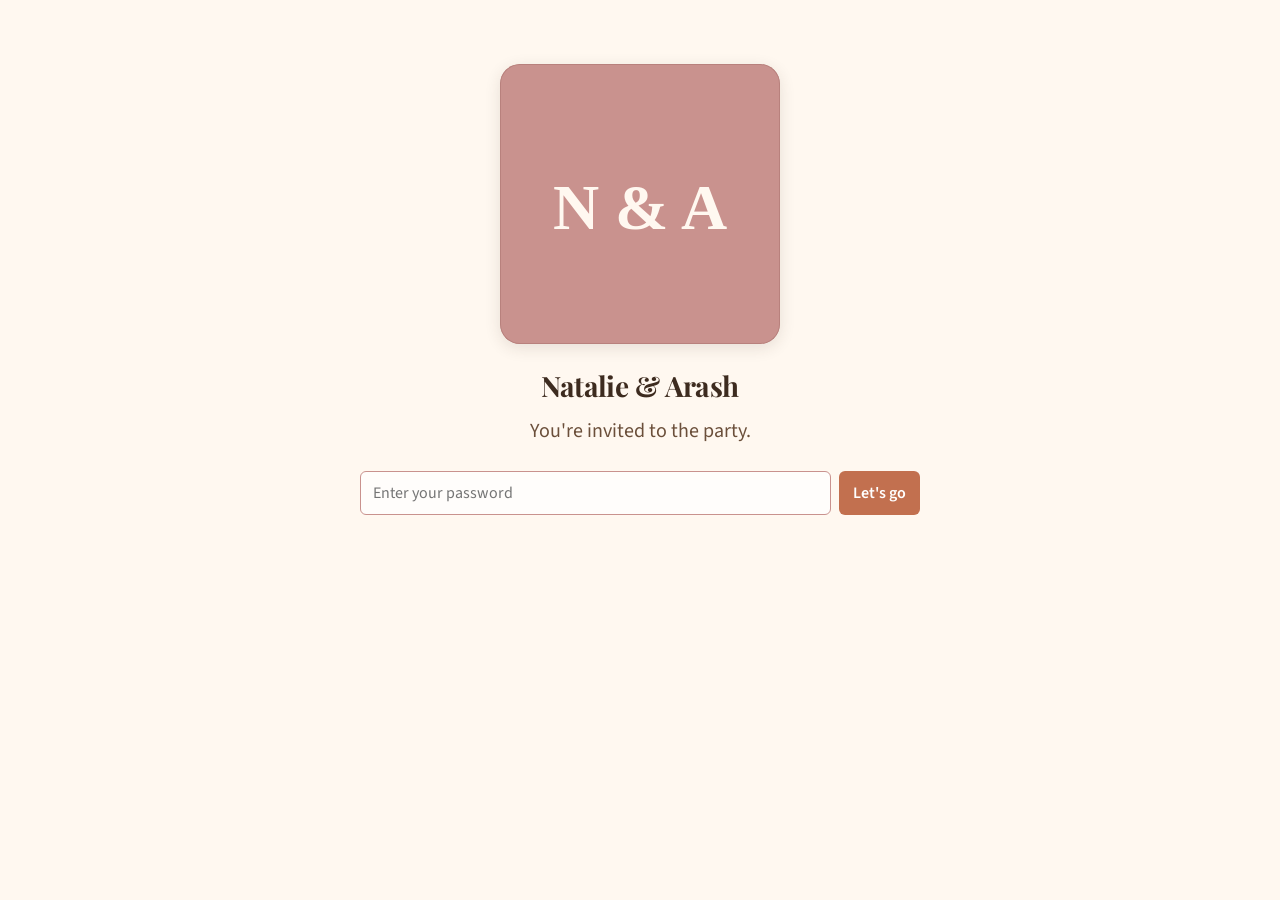
==== narsh2026/index.html @ c3ae30e1 "Apply beta-tester feedback across the wedding site - Our Story: sync SHAD (2015 + expanded narrative" ====
<!DOCTYPE html>
<html lang="en">
  <head>
    <meta charset="utf-8">
    <meta name="viewport" content="width=device-width, initial-scale=1.0">
    <meta name="description" content="Narsh 2026">
    <title>Narsh 2026</title>
    <link rel="preconnect" href="https://fonts.googleapis.com">
    <link rel="preconnect" href="https://fonts.gstatic.com" crossorigin>
    <link href="https://fonts.googleapis.com/css2?family=Playfair+Display:wght@400;700&family=Source+Sans+3:wght@400&display=swap" rel="stylesheet">
    <link rel="stylesheet" href="/narsh2026/styles.css">
    <link rel="stylesheet" href="/narsh2026/cats.css">
  </head>
  <body>
    <div id="gate">
      <div class="gate-page">
        <div class="gate-hero">
          <img class="hero-photo" src="/narsh2026/images/couple-placeholder.svg" alt="Natalie and Arash">
          <h1>Natalie & Arash</h1>
          <p class="tagline">You're invited to the party.</p>
        </div>
        <form id="password-form" class="gate-form">
          <input id="password-input" type="password" placeholder="Enter your password" autocomplete="off" required>
          <button id="password-submit" type="submit">Let's go</button>
        </form>
        <p id="gate-status" class="gate-status" aria-live="polite"></p>
      </div>
    </div>

    <div id="welcome" class="hidden">
      <header class="site-header">
        <a href="/narsh2026/" class="site-logo">Narsh 2026</a>
        <button class="nav-toggle" aria-label="Menu" aria-expanded="false" aria-controls="site-nav">
          <span class="nav-toggle-icon"></span>
        </button>
        <nav class="site-nav" id="site-nav">
          <a href="/narsh2026/schedule/">Schedule</a>
          <a href="/narsh2026/venue-travel/">Venue & Travel</a>
          <a href="/narsh2026/our-story/">Our Story</a>
          <a href="/narsh2026/our-people/">Our People</a>
          <a href="/narsh2026/dress-code/">Dress Code</a>
          <a href="/narsh2026/puzzles/">Puzzles</a>
        </nav>
      </header>
      <main class="page-content">
        <h1>Welcome!</h1>
        <p>We're so glad you're here. Explore our story, meet our people, and get all the details for the big day.</p>
      </main>
    </div>

    <script src="/narsh2026/auth.js"></script>
    <script src="/narsh2026/nav.js"></script>
    <script src="/narsh2026/cats.js"></script>
    <script>
      const gateEl = document.getElementById("gate");
      const welcomeEl = document.getElementById("welcome");
      const formEl = document.getElementById("password-form");
      const inputEl = document.getElementById("password-input");
      const statusEl = document.getElementById("gate-status");
      const submitEl = document.getElementById("password-submit");

      const tier = NARSH_AUTH.getTier();
      if (tier) {
        gateEl.classList.add("hidden");
        welcomeEl.classList.remove("hidden");
        NARSH_AUTH.applyTierVisibility(tier);
        NARSH_CATS.init();
      }

      formEl.addEventListener("submit", async (event) => {
        event.preventDefault();
        statusEl.textContent = "";
        submitEl.disabled = true;

        const password = inputEl.value.trim();
        if (!password) {
          statusEl.textContent = "Please enter a password.";
          submitEl.disabled = false;
          return;
        }

        const result = await NARSH_AUTH.checkPassword(password);
        if (!result) {
          statusEl.textContent = "Hmm, that's not it -- check your invitation!";
          submitEl.disabled = false;
          return;
        }

        gateEl.classList.add("hidden");
        welcomeEl.classList.remove("hidden");
        NARSH_AUTH.applyTierVisibility(result);
        NARSH_CATS.init();
      });
    </script>
  </body>
</html>
---- narsh2026/styles.css ----
/* Narsh 2026 — Shared Design System */
/* Sunset warm palette with Playfair Display + Source Sans 3 typography */

:root {
  /* Colors — Sunset Warm Palette (D-04) */
  --color-terracotta: #C2704F;
  --color-golden: #D4A843;
  --color-dusty-rose: #C9928E;
  --color-cream: #FFF8F0;
  --color-warm-white: #FFFDFB;
  --color-text-primary: #3D2B1F;
  --color-text-secondary: #6B4F3A;

  /* Journey Line Colors (family wedding-day colors, not sunset palette) */
  --color-journey-arash: #2A9D8F;
  --color-journey-natalie: #D4A843;

  /* Graph Visualization Tokens */
  --color-node-default: #C9928E;
  --color-node-couple: #C2704F;
  --color-cluster-opacity: 0.08;
  --color-edge-default: rgba(61, 43, 31, 0.15);
  --color-edge-highlight: rgba(61, 43, 31, 0.5);
  --color-node-dim: 0.25;

  /* Typography */
  --font-heading: "Playfair Display", Georgia, serif;
  --font-body: "Source Sans 3", -apple-system, BlinkMacSystemFont, sans-serif;
  --font-size-base: 17px;
  --font-size-sm: 14px;
  --font-size-lg: 20px;
  --font-size-xl: 28px;

  /* Spacing */
  --space-xs: 4px;
  --space-sm: 8px;
  --space-md: 16px;
  --space-lg: 24px;
  --space-xl: 48px;
  --space-2xl: 64px;

  /* Shape (D-05: rounded corners, soft shadows) */
  --radius-sm: 6px;
  --radius-md: 12px;
  --radius-lg: 20px;
  --shadow-soft: 0 2px 8px rgba(61, 43, 31, 0.08);
  --shadow-medium: 0 4px 16px rgba(61, 43, 31, 0.12);

  /* Transitions (D-05: gentle hover effects) */
  --transition-fast: 150ms ease;
  --transition-normal: 250ms ease;
}

/* Base Styles */

body {
  margin: 0;
  font-family: var(--font-body);
  line-height: 1.6;
  background: var(--color-cream);
  color: var(--color-text-primary);
  font-size: 16px;
}

/* FOUC prevention for SECTION PAGES only.
   The landing page (narsh2026/index.html) must NOT use auth-pending
   because it shows the gate view by default to unauthenticated users. */
body.auth-pending main {
  visibility: hidden;
}

/* Utility Classes */

.hidden {
  display: none;
}

/* Typography */

h1 {
  font-family: var(--font-heading);
  font-weight: 700;
  font-size: 24px;
  line-height: 1.2;
  letter-spacing: -0.02em;
  margin: 0 0 12px 0;
}

p {
  margin: 0 0 var(--space-md) 0;
}

.tagline {
  color: var(--color-text-secondary);
  font-size: var(--font-size-lg);
}

/* Gate Page */

.gate-page {
  max-width: 560px;
  margin: 0 auto;
  padding: var(--space-2xl) var(--space-lg) var(--space-lg);
  text-align: center;
}

.gate-hero {
  margin-bottom: var(--space-lg);
}

.hero-photo {
  max-width: 280px;
  width: 100%;
  border-radius: var(--radius-lg);
  box-shadow: var(--shadow-medium);
  margin-bottom: var(--space-md);
}

.gate-form {
  display: flex;
  flex-direction: column;
  gap: var(--space-sm);
  margin: var(--space-md) 0 var(--space-sm);
}

.gate-form input[type="password"] {
  flex: 1;
  padding: 10px 12px;
  border: 1px solid var(--color-dusty-rose);
  background: var(--color-warm-white);
  border-radius: var(--radius-sm);
  font-size: 16px;
  font-family: var(--font-body);
  color: var(--color-text-primary);
}

.gate-form input[type="password"]:focus {
  outline: none;
  border-color: var(--color-terracotta);
  border-width: 2px;
  box-shadow: var(--shadow-soft);
  padding: 9px 11px;
}

.gate-form button[type="submit"] {
  background: var(--color-terracotta);
  color: #ffffff;
  border: none;
  border-radius: var(--radius-sm);
  padding: 10px 14px;
  font-size: 16px;
  font-family: var(--font-body);
  font-weight: 600;
  cursor: pointer;
  min-width: 44px;
  min-height: 44px;
  transition: filter var(--transition-fast);
}

.gate-form button[type="submit"]:hover {
  filter: brightness(0.9);
}

.gate-form button[type="submit"]:active {
  filter: brightness(0.85);
}

.gate-form button[type="submit"]:disabled {
  opacity: 0.6;
  cursor: not-allowed;
}

.gate-status {
  color: var(--color-text-secondary);
  font-size: var(--font-size-sm);
  margin-top: var(--space-sm);
  min-height: 20px;
}

/* Site Header & Navigation */

.site-header {
  display: flex;
  align-items: center;
  justify-content: space-between;
  padding: var(--space-md) var(--space-lg);
  background: var(--color-cream);
}

.site-logo {
  font-family: var(--font-heading);
  font-size: var(--font-size-lg);
  font-weight: 700;
  color: var(--color-text-primary);
  text-decoration: none;
}

.site-logo:hover,
.site-logo:focus {
  color: var(--color-terracotta);
}

.nav-toggle {
  display: flex;
  align-items: center;
  justify-content: center;
  width: 44px;
  height: 44px;
  padding: 0;
  border: none;
  background: transparent;
  cursor: pointer;
}

.nav-toggle-icon,
.nav-toggle-icon::before,
.nav-toggle-icon::after {
  display: block;
  width: 24px;
  height: 2px;
  background: var(--color-text-primary);
  border-radius: 1px;
  transition: transform var(--transition-fast);
}

.nav-toggle-icon {
  position: relative;
}

.nav-toggle-icon::before,
.nav-toggle-icon::after {
  content: "";
  position: absolute;
  left: 0;
}

.nav-toggle-icon::before {
  top: -7px;
}

.nav-toggle-icon::after {
  top: 7px;
}

.site-nav {
  display: none;
}

.site-nav a {
  color: var(--color-text-primary);
  text-decoration: none;
  font-size: var(--font-size-base);
  transition: color var(--transition-fast);
}

.site-nav a:hover,
.site-nav a:focus {
  color: var(--color-terracotta);
}

.site-nav a.active {
  color: var(--color-terracotta);
  border-bottom: 2px solid var(--color-terracotta);
  padding-bottom: 2px;
}

/* Mobile Nav Overlay */

.nav-open .site-nav {
  display: flex;
  flex-direction: column;
  align-items: center;
  justify-content: center;
  position: fixed;
  top: 0;
  left: 0;
  right: 0;
  bottom: 0;
  background: var(--color-cream);
  z-index: 100;
}

.nav-open .site-nav a {
  display: flex;
  align-items: center;
  justify-content: center;
  height: 48px;
  width: 100%;
  max-width: 280px;
  font-size: var(--font-size-lg);
  border-radius: var(--radius-sm);
}

.nav-open .site-nav a:hover,
.nav-open .site-nav a:focus {
  background: rgba(201, 146, 142, 0.2);
}

.nav-open .nav-toggle {
  position: fixed;
  top: var(--space-md);
  right: var(--space-lg);
  z-index: 101;
}

/* Welcome Content & Page Content */

.welcome-content,
.page-content {
  max-width: 560px;
  margin: 0 auto;
  padding: var(--space-xl) var(--space-lg) var(--space-lg);
}

.coming-soon {
  text-align: center;
  color: var(--color-text-secondary);
  font-size: var(--font-size-lg);
  margin-top: var(--space-xl);
}

/* Desktop Styles */

@media (min-width: 768px) {
  body {
    font-size: 17px;
  }

  h1 {
    font-size: 28px;
  }

  .gate-form {
    flex-direction: row;
  }

  .nav-toggle {
    display: none;
  }

  .site-nav {
    display: flex;
    gap: var(--space-lg);
  }

  .site-nav a {
    font-size: var(--font-size-sm);
  }
}
---- narsh2026/cats.css ----
/* Presto & Trino — Wandering Cat Easter Egg */

.cat {
  position: fixed;
  width: 56px;
  height: 40px;
  z-index: 100;
  cursor: pointer;
  transition: transform 0.15s cubic-bezier(0.25, 1, 0.5, 1);
  pointer-events: auto;
  user-select: none;
  -webkit-user-select: none;
}

.cat svg {
  width: 100%;
  height: 100%;
  display: block;
  overflow: visible;
}

/* Default SVG Element Visibility & Morphing Base */
.cat .eye-open {
  display: block;
}

.cat .eye-closed,
.cat .eye-squinch {
  display: none;
}

.cat .mouth-normal {
  display: block;
}

.cat .leg,
.cat .head-group,
.cat .cat-body,
.cat .shadow-ellipse {
  transition: transform 0.3s ease, opacity 0.3s ease;
}

/* Base tail swish for living feel */
.cat .tail-path {
  animation: tail-swish 3s ease-in-out infinite alternate;
  transform-origin: 10px 28px;
}

/* Walking state — subtle short leg walk */
.cat.walking {
  animation: cat-walk 0.4s steps(2) infinite;
}

.cat.walking .leg-front-l,
.cat.walking .leg-back-r {
  animation: leg-swing 0.35s ease-in-out infinite alternate;
  transform-origin: top center;
}

.cat.walking .leg-front-r,
.cat.walking .leg-back-l {
  animation: leg-swing 0.35s ease-in-out infinite alternate-reverse;
  transform-origin: top center;
}

/* Sitting / Idle state */
.cat.sitting .tail-path {
  animation: tail-swish 1.8s ease-in-out infinite alternate;
}

.cat.sitting .ear-l,
.cat.sitting .ear-r {
  animation: ear-twitch 4s ease-in-out infinite;
}

/* Sleeping state (Clean Loaf Pose) */
.cat.sleeping {
  animation: cat-breathe 2.5s ease-in-out infinite;
}

.cat.sleeping .eye-open {
  display: none !important;
}

.cat.sleeping .eye-closed {
  display: block !important;
}

/* Hide standing legs completely so no weird shapes/shadows float above the body */
.cat.sleeping .leg {
  display: none !important;
}

.cat.sleeping .head-group {
  transform: translateY(3px) rotate(3deg);
}

.cat.sleeping .cat-body {
  transform: scale(1.06, 0.92) translateY(2px);
}

.cat.sleeping .shadow-ellipse {
  transform: scale(0.9, 0.7);
  opacity: 0.15;
}

.cat.sleeping .cat-zzz {
  display: block;
  animation: zzz-float 2.5s linear infinite;
}

/* Grooming state */
.cat.grooming .head-group {
  transform: translateY(3px) rotate(10deg);
  animation: head-bob-groom 0.6s ease-in-out infinite alternate;
}

.cat.grooming .eye-open {
  display: none !important;
}

.cat.grooming .eye-squinch {
  display: block !important;
}

.cat.grooming .leg-front-r {
  transform: translate(5px, -10px) rotate(40deg);
  transform-origin: 41px 34px;
}

/* Hover heart prompt */
.cat:hover .cat-heart {
  opacity: 1;
  transform: translateY(-10px) scale(1);
}

.cat-heart {
  position: absolute;
  top: -18px;
  left: 50%;
  transform: translateX(-50%) translateY(0) scale(0.5);
  opacity: 0;
  transition: opacity 0.3s ease, transform 0.3s ease;
  font-size: 16px;
  pointer-events: none;
}

/* Floating Zzz for sleep mode */
.cat-zzz {
  position: absolute;
  top: -24px;
  left: 55%;
  font-family: var(--font-heading, serif);
  font-weight: 700;
  font-size: 13px;
  color: var(--color-terracotta, #C2704F);
  opacity: 0;
  pointer-events: none;
  display: none;
}

.cat.clicked {
  animation: cat-happy-bounce 0.6s ease-in-out;
}

.cat-name {
  position: absolute;
  bottom: -20px;
  left: 50%;
  transform: translateX(-50%);
  font-family: var(--font-body, sans-serif);
  font-size: 11px;
  font-weight: 600;
  color: var(--color-text-secondary, #6B4F3A);
  background: rgba(255, 248, 240, 0.9);
  padding: 1px 6px;
  border-radius: 8px;
  box-shadow: 0 1px 4px rgba(0,0,0,0.1);
  white-space: nowrap;
  opacity: 0;
  transition: opacity 0.2s ease;
  pointer-events: none;
}

.cat:hover .cat-name {
  opacity: 1;
}

.pawprint {
  position: fixed;
  width: 12px;
  height: 12px;
  z-index: 99;
  opacity: 0.28;
  pointer-events: none;
  animation: pawprint-fade 4s ease-out forwards;
}

/* Keyframe Animations */

@keyframes cat-walk {
  0% { transform: translateY(0); }
  50% { transform: translateY(-1.5px); }
}

@keyframes leg-swing {
  0% { transform: rotate(-5deg); }
  100% { transform: rotate(5deg); }
}

@keyframes tail-swish {
  0% { transform: rotate(-4deg); }
  50% { transform: rotate(8deg); }
  100% { transform: rotate(-6deg); }
}

@keyframes ear-twitch {
  0%, 90%, 100% { transform: rotate(0deg); }
  93% { transform: rotate(-6deg); }
  96% { transform: rotate(4deg); }
}

@keyframes cat-breathe {
  0%, 100% { transform: scale(1); }
  50% { transform: scale(1.03, 0.97); }
}

@keyframes head-bob-groom {
  0% { transform: translateY(2px) rotate(10deg); }
  100% { transform: translateY(4px) rotate(14deg); }
}

@keyframes zzz-float {
  0% { transform: translate(0, 0) scale(0.8); opacity: 0; }
  25% { opacity: 0.95; }
  75% { opacity: 0.75; }
  100% { transform: translate(14px, -20px) scale(1.25); opacity: 0; }
}

@keyframes cat-happy-bounce {
  0% { transform: translateY(0) scale(1); }
  30% { transform: translateY(-12px) scale(1.1) rotate(-5deg); }
  50% { transform: translateY(0) scale(0.95); }
  75% { transform: translateY(-5px) scale(1.03) rotate(3deg); }
  100% { transform: translateY(0) scale(1); }
}

@keyframes pawprint-fade {
  0% { opacity: 0.28; }
  70% { opacity: 0.18; }
  100% { opacity: 0; }
}

@media (prefers-reduced-motion: reduce) {
  .cat.walking,
  .cat.sleeping,
  .cat.clicked {
    animation: none;
  }

  .cat .tail-path,
  .cat .leg {
    animation: none;
  }

  .pawprint {
    animation: none;
    opacity: 0.15;
  }
}

@media (max-width: 480px) {
  .cat {
    width: 46px;
    height: 33px;
  }

  .pawprint {
    width: 10px;
    height: 10px;
  }
}
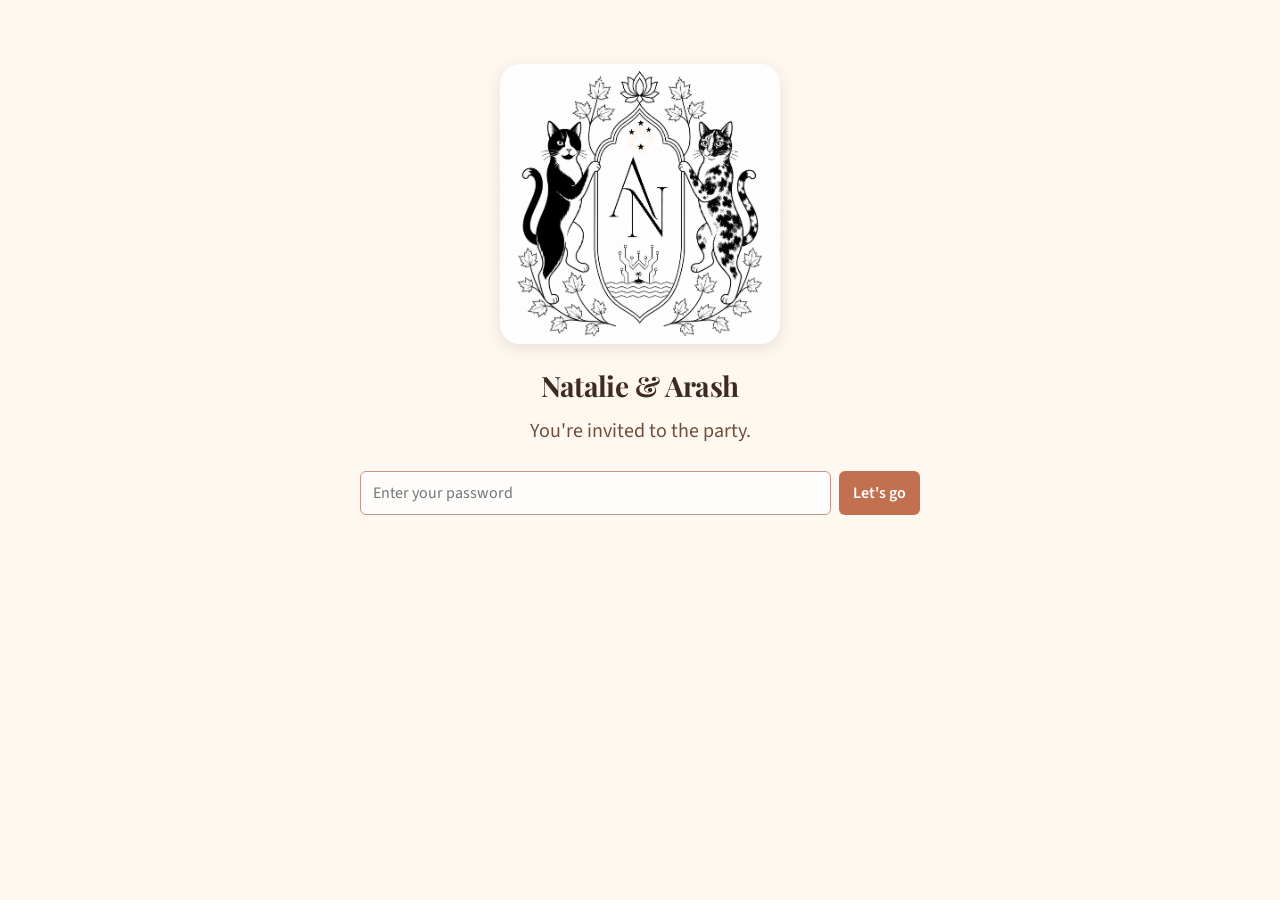
==== commit 3c1fa8c2: "Use family crest image on the login page hero" ====
--- a/narsh2026/index.html
+++ b/narsh2026/index.html
@@ -10,12 +10,56 @@
     <link href="https://fonts.googleapis.com/css2?family=Playfair+Display:wght@400;700&family=Source+Sans+3:wght@400&display=swap" rel="stylesheet">
     <link rel="stylesheet" href="/narsh2026/styles.css">
     <link rel="stylesheet" href="/narsh2026/cats.css">
+    <style>
+      /* Welcome page -- quick links to every subpage (in addition to the nav) */
+      .page-links {
+        list-style: none;
+        margin: var(--space-lg) 0 0 0;
+        padding: 0;
+        display: flex;
+        flex-direction: column;
+        gap: var(--space-sm);
+      }
+
+      .page-links a {
+        display: block;
+        padding: var(--space-md) var(--space-lg);
+        background: var(--color-warm-white);
+        border-radius: var(--radius-md);
+        box-shadow: var(--shadow-soft);
+        color: var(--color-text-primary);
+        text-decoration: none;
+        font-family: var(--font-heading);
+        font-size: var(--font-size-lg);
+        font-weight: 700;
+        transition: transform var(--transition-fast), box-shadow var(--transition-fast), color var(--transition-fast);
+      }
+
+      .page-links a:hover,
+      .page-links a:focus {
+        color: var(--color-terracotta);
+        box-shadow: var(--shadow-medium);
+        transform: translateY(-2px);
+      }
+
+      .page-links a:focus-visible {
+        outline: 2px solid var(--color-terracotta);
+        outline-offset: 2px;
+      }
+
+      @media (prefers-reduced-motion: reduce) {
+        .page-links a:hover,
+        .page-links a:focus {
+          transform: none;
+        }
+      }
+    </style>
   </head>
   <body>
     <div id="gate">
       <div class="gate-page">
         <div class="gate-hero">
-          <img class="hero-photo" src="/narsh2026/images/couple-placeholder.svg" alt="Natalie and Arash">
+          <img class="hero-photo" src="/narsh2026/images/family_crest.png" alt="Fleury &amp; Rai family crest">
           <h1>Natalie & Arash</h1>
           <p class="tagline">You're invited to the party.</p>
         </div>
@@ -35,16 +79,24 @@
         </button>
         <nav class="site-nav" id="site-nav">
           <a href="/narsh2026/schedule/">Schedule</a>
-          <a href="/narsh2026/venue-travel/">Venue & Travel</a>
+          <a href="/narsh2026/travel-accommodations/">Travel & Accommodations</a>
+          <a href="/narsh2026/dress-code/">Dress Code</a>
           <a href="/narsh2026/our-story/">Our Story</a>
           <a href="/narsh2026/our-people/">Our People</a>
-          <a href="/narsh2026/dress-code/">Dress Code</a>
           <a href="/narsh2026/puzzles/">Puzzles</a>
         </nav>
       </header>
       <main class="page-content">
         <h1>Welcome!</h1>
         <p>We're so glad you're here. Explore our story, meet our people, and get all the details for the big day.</p>
+        <ul class="page-links">
+          <li><a href="/narsh2026/schedule/">Schedule</a></li>
+          <li><a href="/narsh2026/travel-accommodations/">Travel &amp; Accommodations</a></li>
+          <li><a href="/narsh2026/dress-code/">Dress Code</a></li>
+          <li><a href="/narsh2026/our-story/">Our Story</a></li>
+          <li><a href="/narsh2026/our-people/">Our People</a></li>
+          <li><a href="/narsh2026/puzzles/">Puzzles</a></li>
+        </ul>
       </main>
     </div>
 
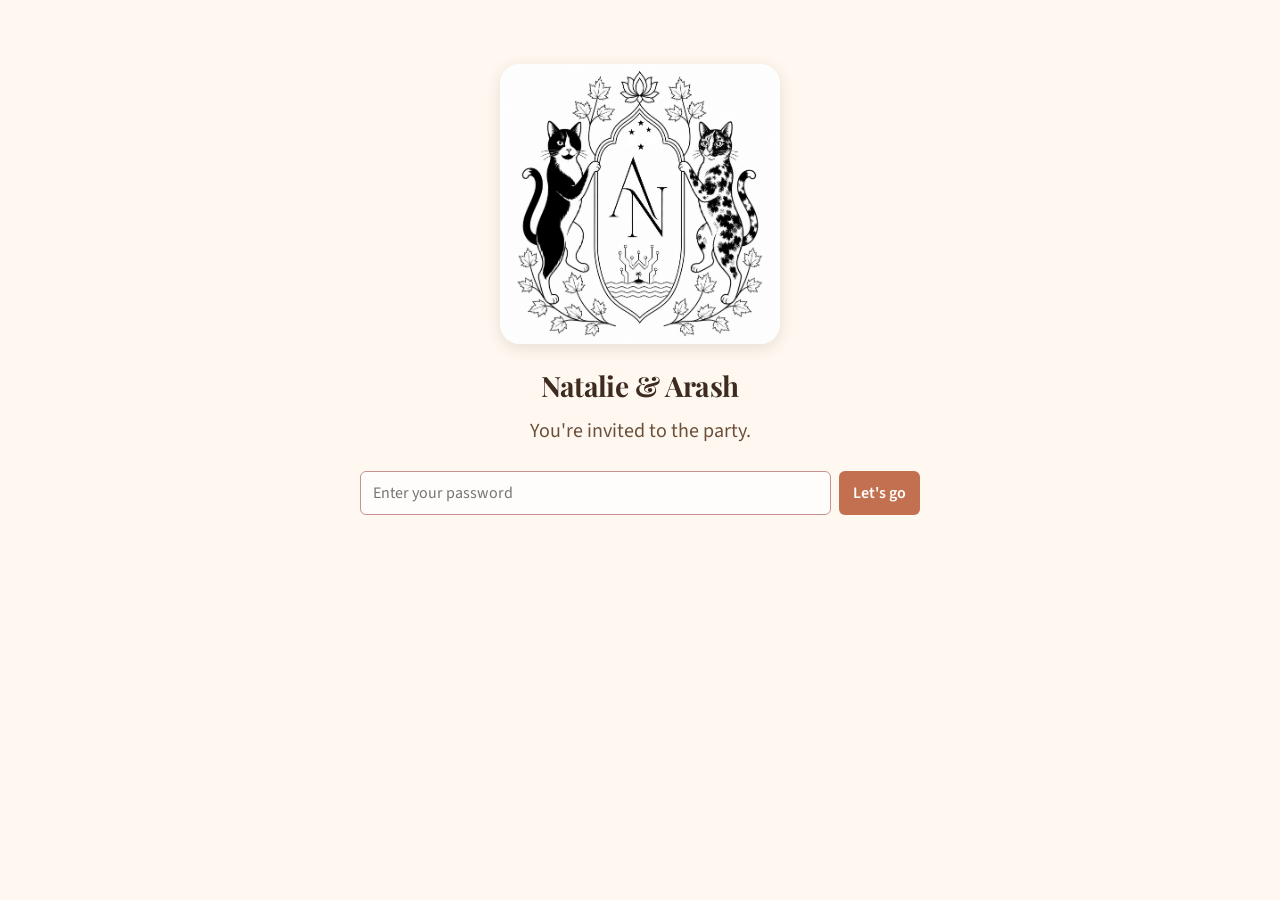
==== commit 9e30d22f: "Update family crest image (cache-bust the login hero)" ====
--- a/narsh2026/index.html
+++ b/narsh2026/index.html
@@ -59,7 +59,7 @@
     <div id="gate">
       <div class="gate-page">
         <div class="gate-hero">
-          <img class="hero-photo" src="/narsh2026/images/family_crest.png" alt="Fleury &amp; Rai family crest">
+          <img class="hero-photo" src="/narsh2026/images/family_crest.png?v=202608051700" alt="Fleury &amp; Rai family crest">
           <h1>Natalie & Arash</h1>
           <p class="tagline">You're invited to the party.</p>
         </div>
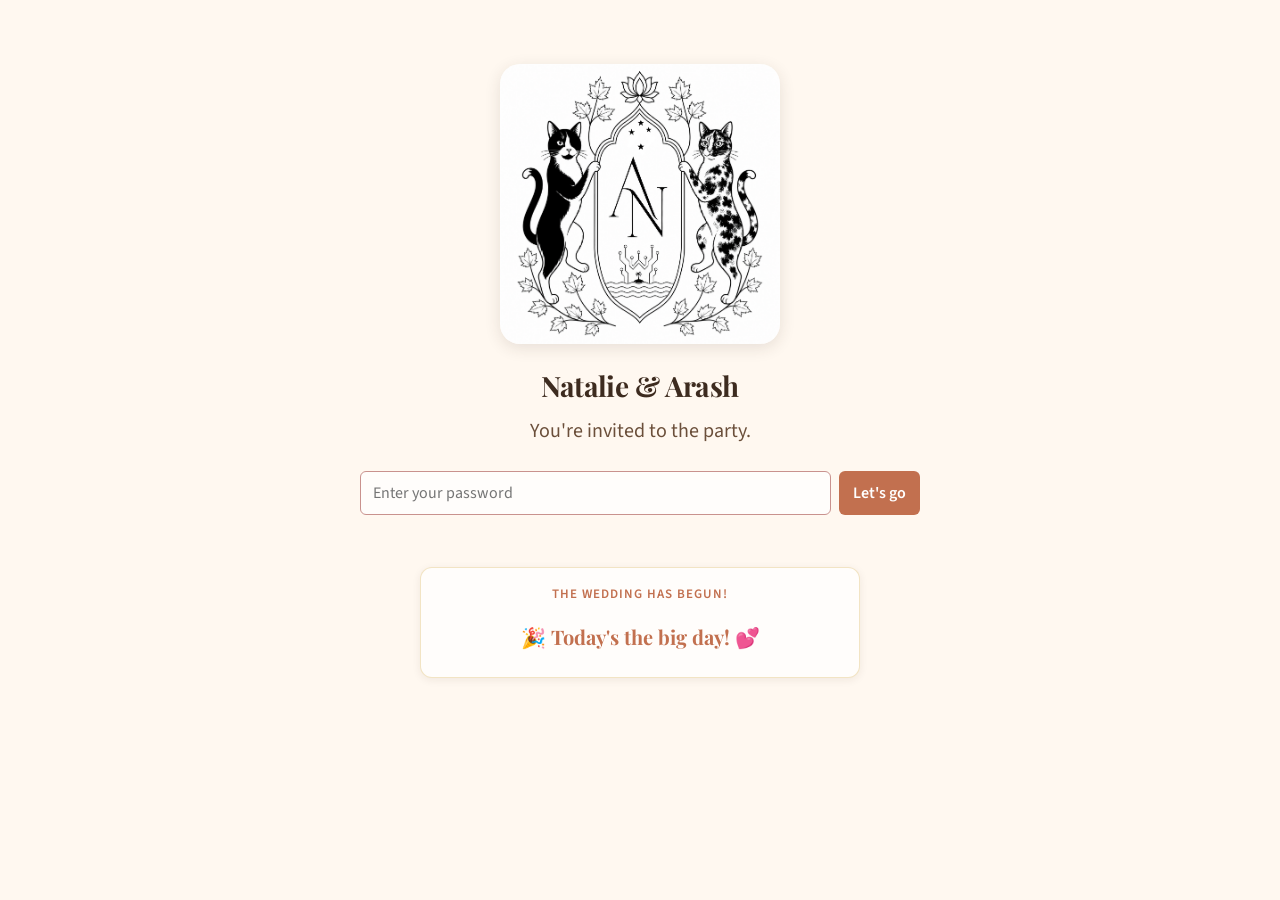
==== commit 33f54f25: "Add wedding countdown timer to narsh2026" ====
--- a/narsh2026/index.html
+++ b/narsh2026/index.html
@@ -53,6 +53,15 @@
           transform: none;
         }
       }
+
+      .welcome-photo {
+        display: block;
+        width: 100%;
+        max-width: 440px;
+        margin: var(--space-lg) auto 0;
+        border-radius: var(--radius-lg);
+        box-shadow: var(--shadow-medium);
+      }
     </style>
   </head>
   <body>
@@ -68,6 +77,30 @@
           <button id="password-submit" type="submit">Let's go</button>
         </form>
         <p id="gate-status" class="gate-status" aria-live="polite"></p>
+        <div class="countdown-container" aria-label="Wedding Countdown">
+          <div class="countdown-label">Counting down to the wedding</div>
+          <div class="countdown-grid">
+            <div class="countdown-unit">
+              <span class="countdown-value" data-unit="days">--</span>
+              <span class="countdown-unit-label">Days</span>
+            </div>
+            <span class="countdown-divider" aria-hidden="true">:</span>
+            <div class="countdown-unit">
+              <span class="countdown-value" data-unit="hours">--</span>
+              <span class="countdown-unit-label">Hours</span>
+            </div>
+            <span class="countdown-divider" aria-hidden="true">:</span>
+            <div class="countdown-unit">
+              <span class="countdown-value" data-unit="minutes">--</span>
+              <span class="countdown-unit-label">Mins</span>
+            </div>
+            <span class="countdown-divider" aria-hidden="true">:</span>
+            <div class="countdown-unit">
+              <span class="countdown-value" data-unit="seconds">--</span>
+              <span class="countdown-unit-label">Secs</span>
+            </div>
+          </div>
+        </div>
       </div>
     </div>
 
@@ -87,8 +120,33 @@
         </nav>
       </header>
       <main class="page-content">
+        <div class="countdown-container" aria-label="Wedding Countdown">
+          <div class="countdown-label">Counting down to the wedding</div>
+          <div class="countdown-grid">
+            <div class="countdown-unit">
+              <span class="countdown-value" data-unit="days">--</span>
+              <span class="countdown-unit-label">Days</span>
+            </div>
+            <span class="countdown-divider" aria-hidden="true">:</span>
+            <div class="countdown-unit">
+              <span class="countdown-value" data-unit="hours">--</span>
+              <span class="countdown-unit-label">Hours</span>
+            </div>
+            <span class="countdown-divider" aria-hidden="true">:</span>
+            <div class="countdown-unit">
+              <span class="countdown-value" data-unit="minutes">--</span>
+              <span class="countdown-unit-label">Mins</span>
+            </div>
+            <span class="countdown-divider" aria-hidden="true">:</span>
+            <div class="countdown-unit">
+              <span class="countdown-value" data-unit="seconds">--</span>
+              <span class="countdown-unit-label">Secs</span>
+            </div>
+          </div>
+        </div>
         <h1>Welcome!</h1>
         <p>We're so glad you're here. Explore our story, meet our people, and get all the details for the big day.</p>
+        <img class="welcome-photo" src="/narsh2026/images/story/proposal/040.jpg" alt="Natalie and Arash, newly engaged">
         <ul class="page-links">
           <li><a href="/narsh2026/schedule/">Schedule</a></li>
           <li><a href="/narsh2026/travel-accommodations/">Travel &amp; Accommodations</a></li>
@@ -101,6 +159,7 @@
     </div>
 
     <script src="/narsh2026/auth.js"></script>
+    <script src="/narsh2026/timer.js"></script>
     <script src="/narsh2026/nav.js"></script>
     <script src="/narsh2026/cats.js"></script>
     <script>
--- a/narsh2026/styles.css
+++ b/narsh2026/styles.css
@@ -11,7 +11,7 @@
   --color-text-primary: #3D2B1F;
   --color-text-secondary: #6B4F3A;
 
-  /* Journey Line Colors (family wedding-day colors, not sunset palette) */
+  /* Journey Line Colors */
   --color-journey-arash: #2A9D8F;
   --color-journey-natalie: #D4A843;
 
@@ -39,14 +39,14 @@
   --space-xl: 48px;
   --space-2xl: 64px;
 
-  /* Shape (D-05: rounded corners, soft shadows) */
+  /* Shape */
   --radius-sm: 6px;
   --radius-md: 12px;
   --radius-lg: 20px;
   --shadow-soft: 0 2px 8px rgba(61, 43, 31, 0.08);
   --shadow-medium: 0 4px 16px rgba(61, 43, 31, 0.12);
 
-  /* Transitions (D-05: gentle hover effects) */
+  /* Transitions */
   --transition-fast: 150ms ease;
   --transition-normal: 250ms ease;
 }
@@ -62,9 +62,6 @@
   font-size: 16px;
 }
 
-/* FOUC prevention for SECTION PAGES only.
-   The landing page (narsh2026/index.html) must NOT use auth-pending
-   because it shows the gate view by default to unauthenticated users. */
 body.auth-pending main {
   visibility: hidden;
 }
@@ -180,15 +177,21 @@
 /* Site Header & Navigation */
 
 .site-header {
+  position: sticky;
+  top: 0;
+  left: 0;
+  right: 0;
+  z-index: 100;
   display: flex;
   align-items: center;
   justify-content: space-between;
   padding: var(--space-md) var(--space-lg);
   background: var(--color-cream);
+  box-sizing: border-box;
 }
 
 .site-logo {
-  font-family: var(--font-heading);
+  font-family: "Playfair Display", Georgia, serif;
   font-size: var(--font-size-lg);
   font-weight: 700;
   color: var(--color-text-primary);
@@ -264,7 +267,7 @@
   padding-bottom: 2px;
 }
 
-/* Mobile Nav Overlay */
+/* Mobile Nav Overlay — Takes over the whole page on mobile */
 
 .nav-open .site-nav {
   display: flex;
@@ -277,7 +280,7 @@
   right: 0;
   bottom: 0;
   background: var(--color-cream);
-  z-index: 100;
+  z-index: 1000;
 }
 
 .nav-open .site-nav a {
@@ -300,7 +303,7 @@
   position: fixed;
   top: var(--space-md);
   right: var(--space-lg);
-  z-index: 101;
+  z-index: 1001;
 }
 
 /* Welcome Content & Page Content */
@@ -319,6 +322,97 @@
   margin-top: var(--space-xl);
 }
 
+/* Wedding Countdown Timer */
+
+.countdown-container {
+  background: var(--color-warm-white);
+  border: 1px solid rgba(212, 168, 67, 0.3);
+  border-radius: var(--radius-md);
+  box-shadow: var(--shadow-soft);
+  padding: var(--space-md) var(--space-md);
+  margin: 0 auto var(--space-lg);
+  text-align: center;
+  max-width: 440px;
+  box-sizing: border-box;
+}
+
+.gate-page .countdown-container {
+  margin-top: var(--space-lg);
+  margin-bottom: 0;
+}
+
+.countdown-label {
+  font-size: 13px;
+  font-weight: 600;
+  text-transform: uppercase;
+  letter-spacing: 0.08em;
+  color: var(--color-terracotta);
+  margin-bottom: var(--space-sm);
+}
+
+.countdown-grid {
+  display: flex;
+  justify-content: center;
+  align-items: center;
+  gap: 6px;
+}
+
+.countdown-unit {
+  background: rgba(255, 248, 240, 0.85);
+  border: 1px solid rgba(201, 146, 142, 0.3);
+  border-radius: var(--radius-sm);
+  padding: 8px 6px;
+  min-width: 58px;
+  flex: 1;
+  max-width: 76px;
+  display: flex;
+  flex-direction: column;
+  align-items: center;
+  box-sizing: border-box;
+}
+
+.countdown-value {
+  font-family: var(--font-heading);
+  font-size: 26px;
+  font-weight: 700;
+  color: var(--color-terracotta);
+  line-height: 1.1;
+  font-variant-numeric: tabular-nums;
+}
+
+.countdown-unit-label {
+  font-size: 11px;
+  text-transform: uppercase;
+  letter-spacing: 0.05em;
+  color: var(--color-text-secondary);
+  font-weight: 600;
+  margin-top: 3px;
+}
+
+.countdown-divider {
+  font-family: var(--font-heading);
+  font-size: 18px;
+  font-weight: 700;
+  color: var(--color-golden);
+  user-select: none;
+  align-self: flex-start;
+  margin-top: 10px;
+}
+
+.countdown-subtext {
+  font-size: 13px;
+  color: var(--color-text-secondary);
+  margin-top: var(--space-sm);
+}
+
+.countdown-celebration {
+  font-family: var(--font-heading);
+  font-size: var(--font-size-lg);
+  font-weight: 700;
+  color: var(--color-terracotta);
+  padding: var(--space-sm) 0;
+}
+
 /* Desktop Styles */
 
 @media (min-width: 768px) {
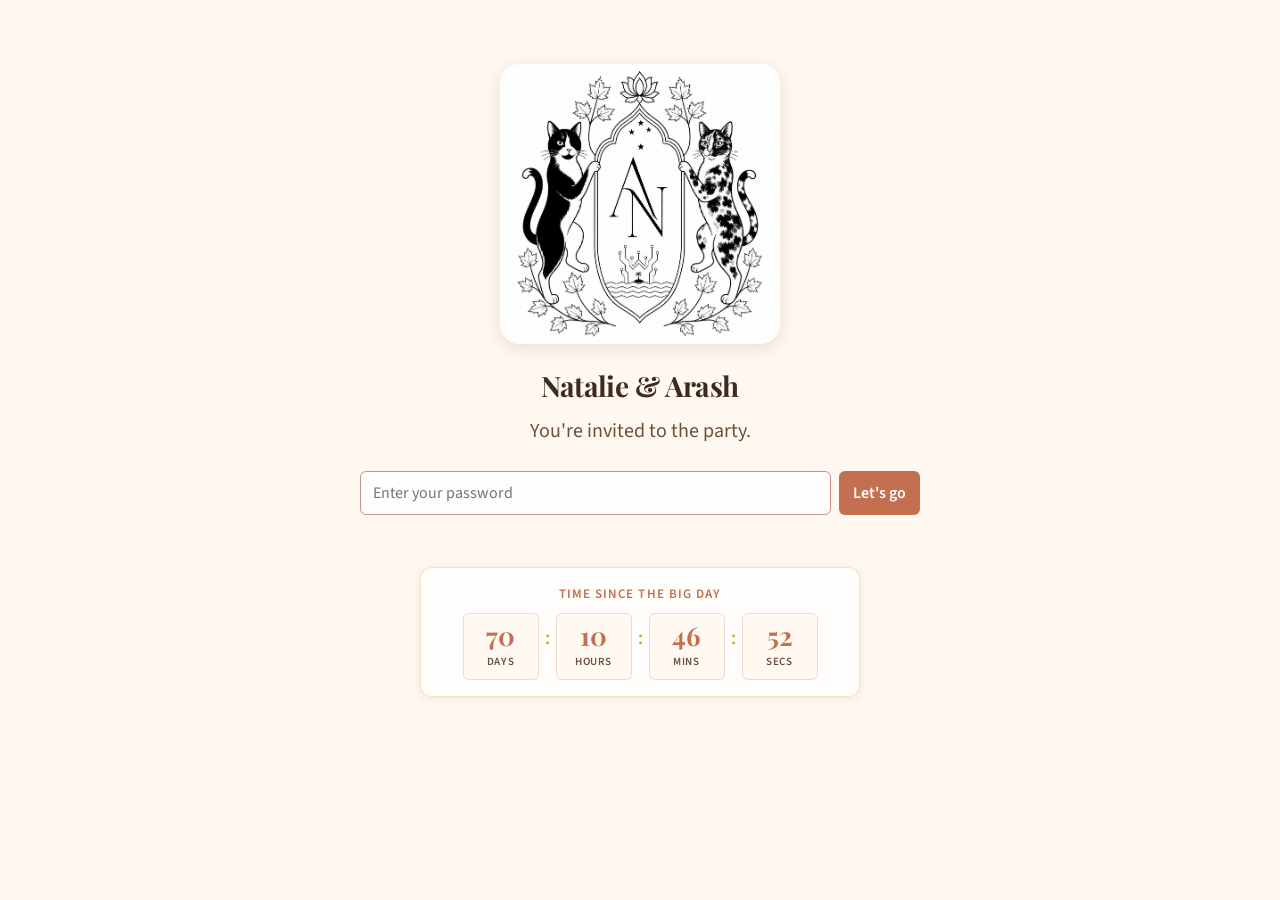
==== commit 080e7171: "Update timer to count time elapsed since wedding event" ====
--- a/narsh2026/index.html
+++ b/narsh2026/index.html
@@ -78,7 +78,7 @@
         </form>
         <p id="gate-status" class="gate-status" aria-live="polite"></p>
         <div class="countdown-container" aria-label="Wedding Countdown">
-          <div class="countdown-label">Counting down to the wedding</div>
+          <div class="countdown-label">Time since the big day</div>
           <div class="countdown-grid">
             <div class="countdown-unit">
               <span class="countdown-value" data-unit="days">--</span>
@@ -121,7 +121,7 @@
       </header>
       <main class="page-content">
         <div class="countdown-container" aria-label="Wedding Countdown">
-          <div class="countdown-label">Counting down to the wedding</div>
+          <div class="countdown-label">Time since the big day</div>
           <div class="countdown-grid">
             <div class="countdown-unit">
               <span class="countdown-value" data-unit="days">--</span>
